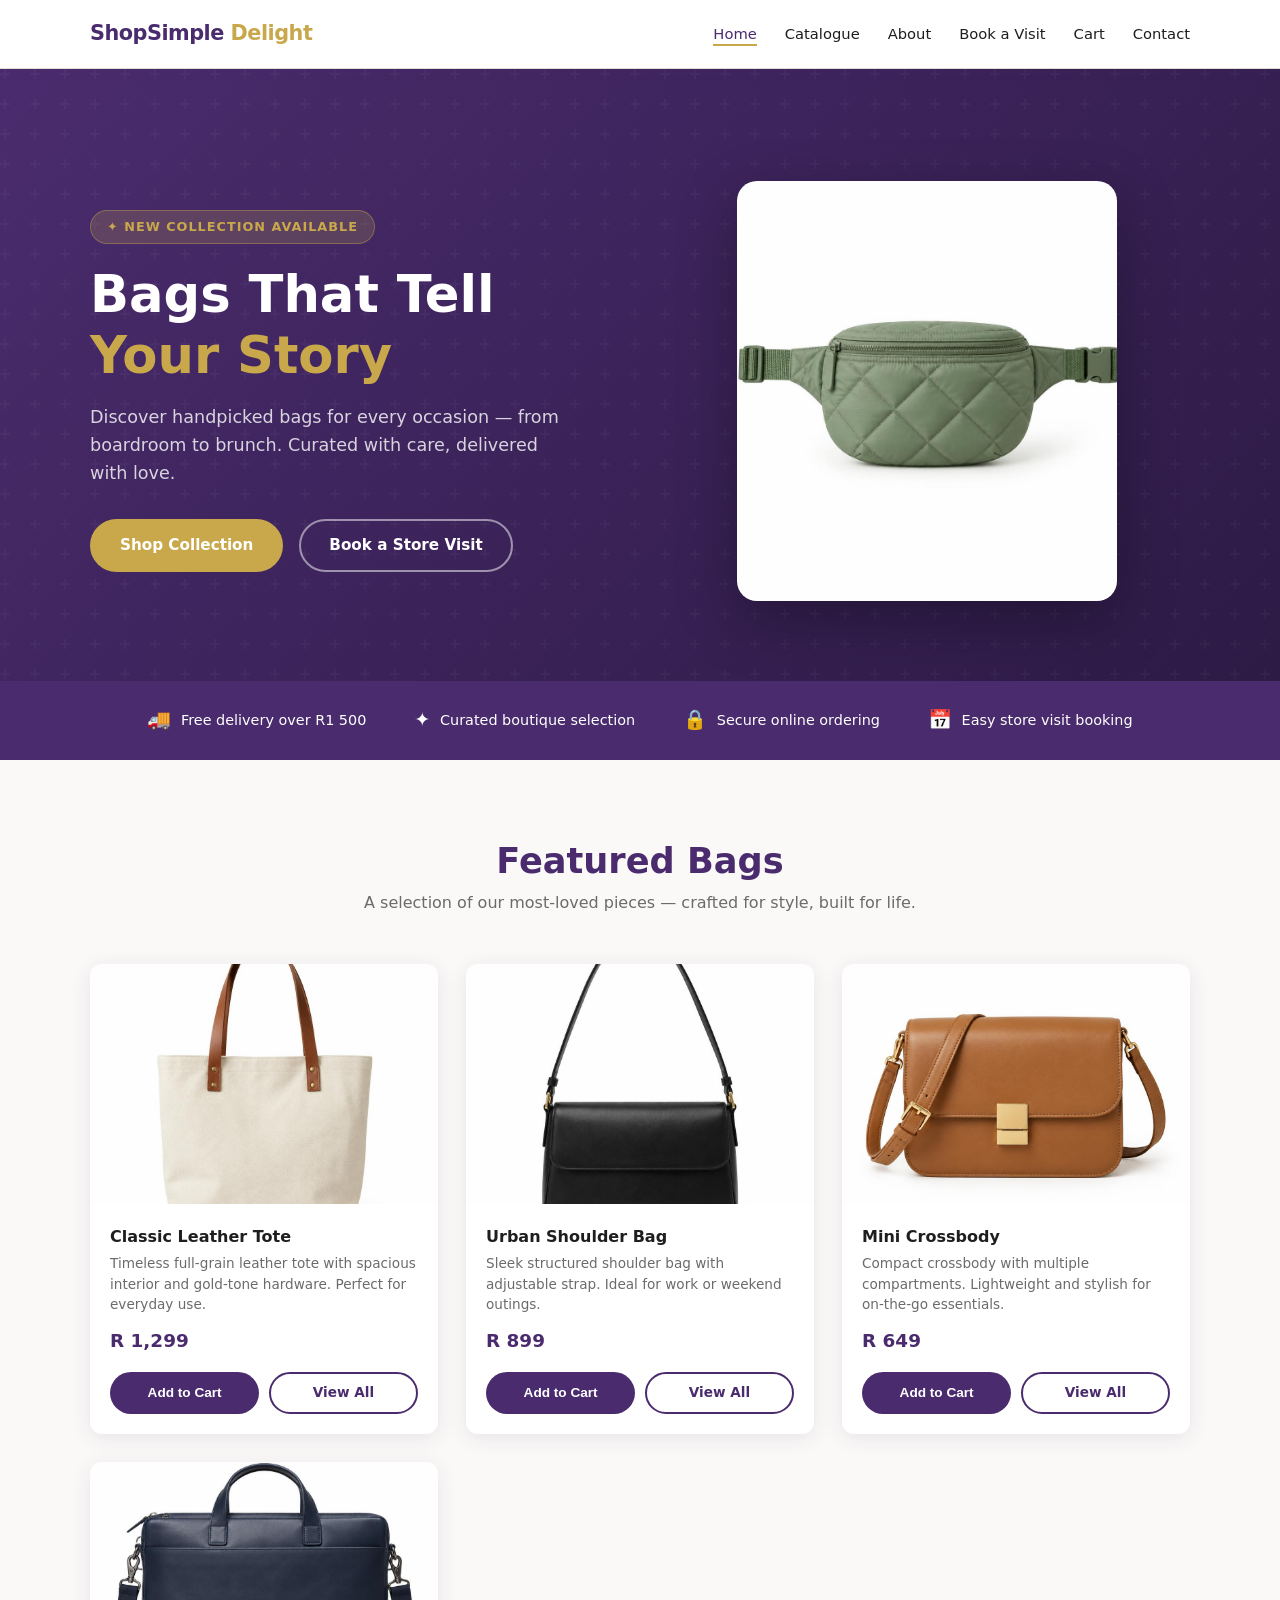
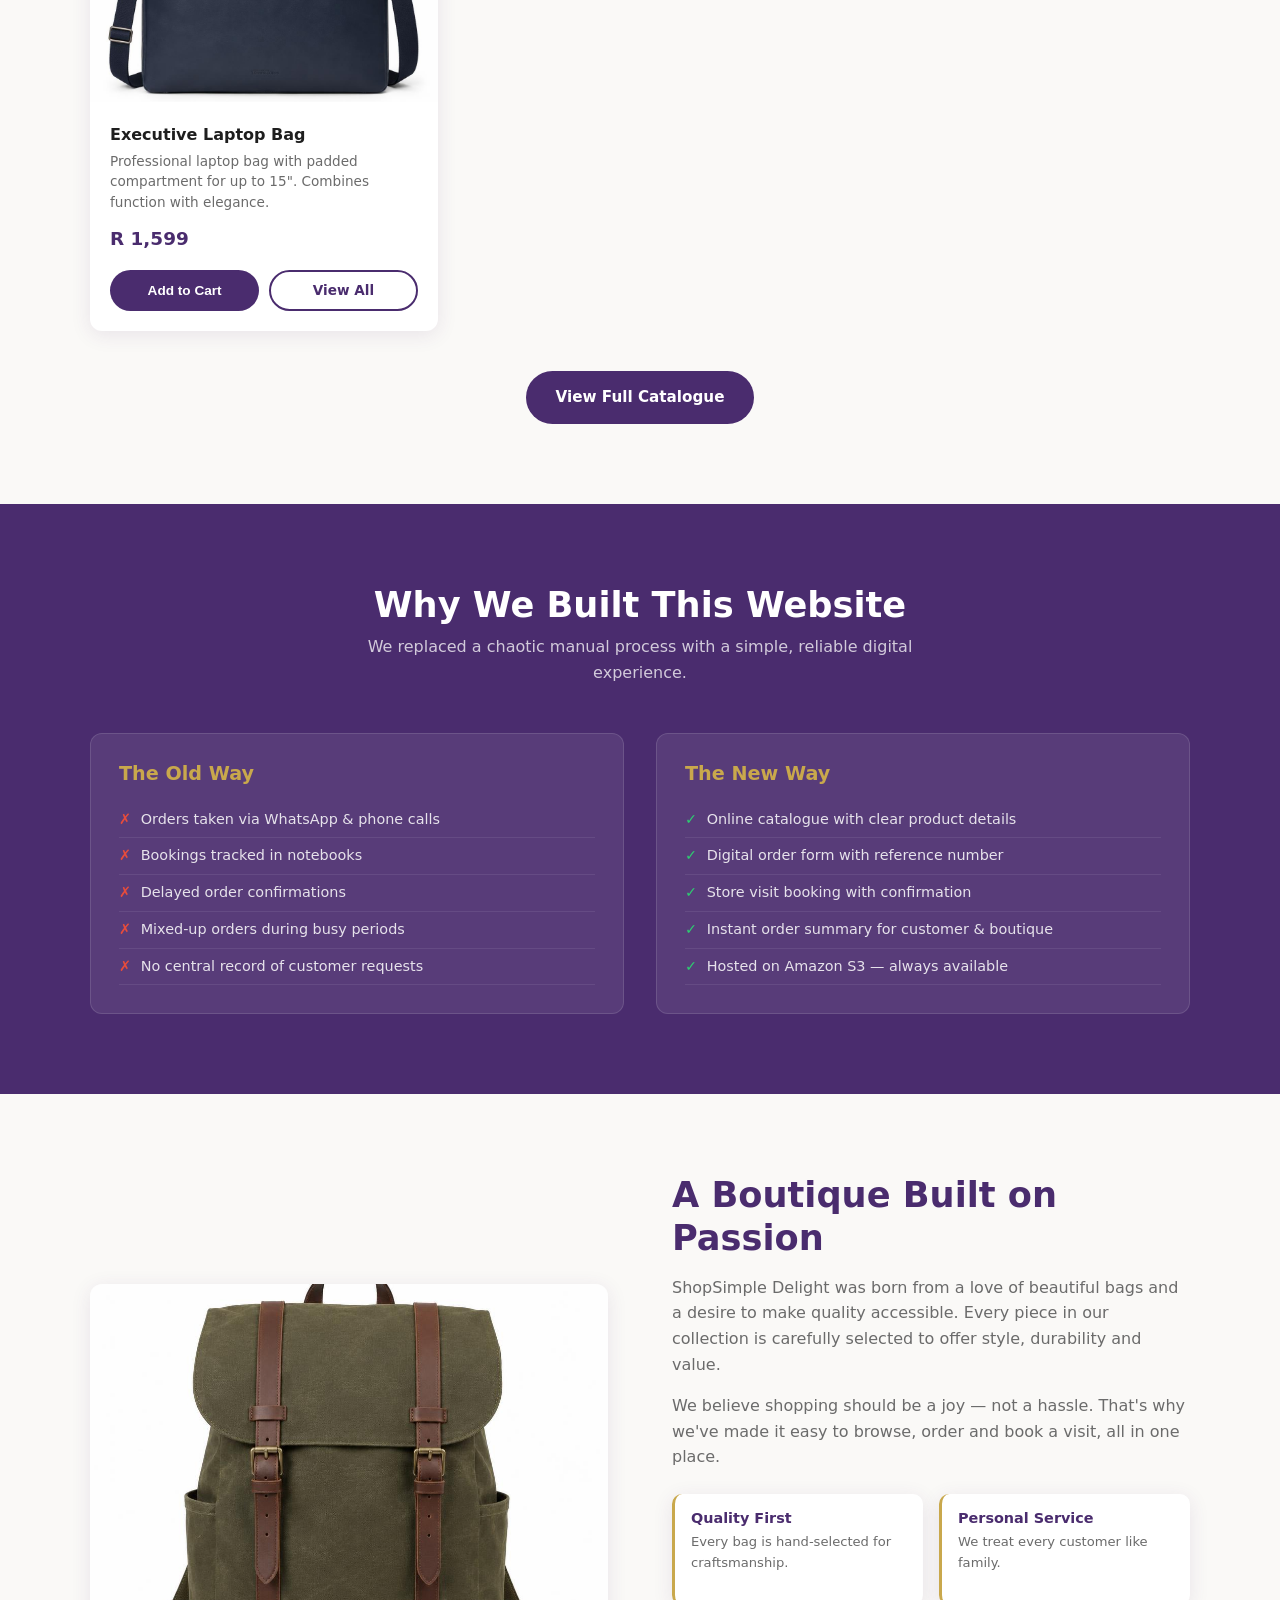
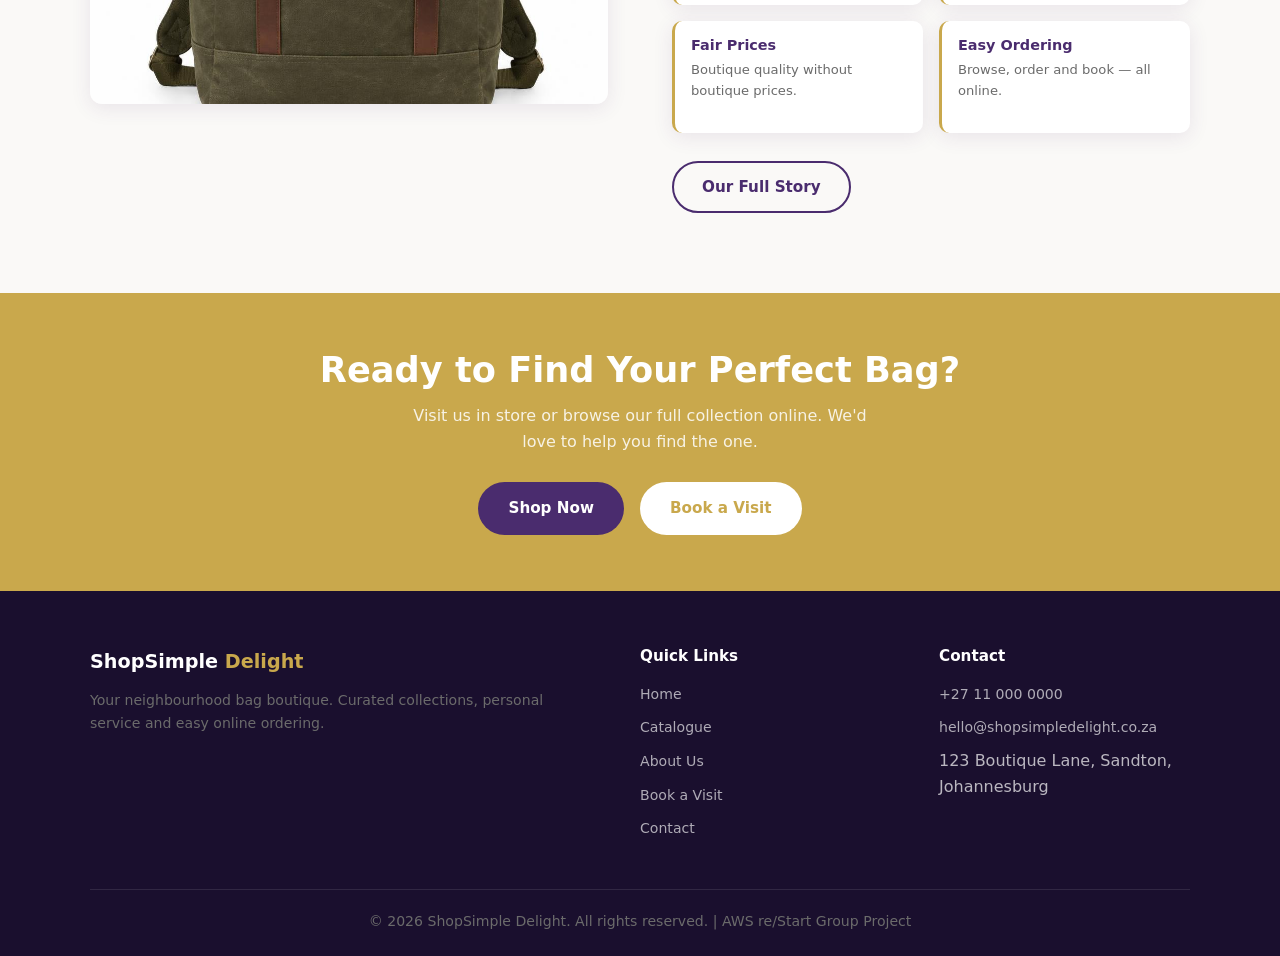
==== index.html @ 7509652c "first commit" ====
<!DOCTYPE html>
<html lang="en">
<head>
  <meta charset="UTF-8">
  <meta name="viewport" content="width=device-width, initial-scale=1.0">
  <title>ShopSimple Delight — Bag Boutique</title>
  <link rel="stylesheet" href="css/style.css">
</head>
<body>

  <!-- ===== NAVIGATION ===== -->
  <nav class="navbar">
    <div class="container">
      <a href="index.html" class="nav-brand">ShopSimple <span>Delight</span></a>
      <ul class="nav-links">
        <li><a href="index.html">Home</a></li>
        <li><a href="catalogue.html">Catalogue</a></li>
        <li><a href="about.html">About</a></li>
        <li><a href="booking.html">Book a Visit</a></li>
        <li><a href="cart.html" class="cart-link">
          Cart <span class="cart-count" style="display:none">0</span>
        </a></li>
        <li><a href="contact.html">Contact</a></li>
      </ul>
      <button class="nav-toggle" aria-label="Toggle menu">
        <span></span><span></span><span></span>
      </button>
    </div>
  </nav>

  <!-- ===== HERO ===== -->
  <section class="hero">
    <div class="container">
      <div class="hero-content">
        <div class="hero-badge">✦ New Collection Available</div>
        <h1>Bags That Tell <span>Your Story</span></h1>
        <p>Discover handpicked bags for every occasion — from boardroom to brunch. Curated with care, delivered with love.</p>
        <div class="hero-buttons">
          <a href="catalogue.html" class="btn btn-gold">Shop Collection</a>
          <a href="booking.html" class="btn btn-outline" style="color:#fff;border-color:rgba(255,255,255,.5)">Book a Store Visit</a>
        </div>
      </div>
      <div class="hero-image">
        <img src="images/bag-belt.jpg" alt="ShopSimple Delight featured bag" style="width:380px;height:420px;object-fit:cover;border-radius:20px;box-shadow:0 20px 60px rgba(0,0,0,.3)">
      </div>
    </div>
  </section>

  <!-- ===== FEATURES STRIP ===== -->
  <div class="features-strip">
    <div class="container">
      <div class="feature-item"><span class="icon">🚚</span> Free delivery over R1 500</div>
      <div class="feature-item"><span class="icon">✦</span> Curated boutique selection</div>
      <div class="feature-item"><span class="icon">🔒</span> Secure online ordering</div>
      <div class="feature-item"><span class="icon">📅</span> Easy store visit booking</div>
    </div>
  </div>

  <!-- ===== FEATURED PRODUCTS ===== -->
  <section class="section">
    <div class="container">
      <div class="section-title">
        <h2>Featured Bags</h2>
        <p>A selection of our most-loved pieces — crafted for style, built for life.</p>
      </div>
      <div class="products-grid" id="featured-products"></div>
      <div style="text-align:center;margin-top:2.5rem">
        <a href="catalogue.html" class="btn btn-primary">View Full Catalogue</a>
      </div>
    </div>
  </section>

  <!-- ===== PROBLEM / SOLUTION ===== -->
  <section class="section problem-section">
    <div class="container">
      <div class="section-title">
        <h2>Why We Built This Website</h2>
        <p>We replaced a chaotic manual process with a simple, reliable digital experience.</p>
      </div>
      <div class="problem-grid">
        <div class="problem-card">
          <h3>The Old Way</h3>
          <ul>
            <li>Orders taken via WhatsApp &amp; phone calls</li>
            <li>Bookings tracked in notebooks</li>
            <li>Delayed order confirmations</li>
            <li>Mixed-up orders during busy periods</li>
            <li>No central record of customer requests</li>
          </ul>
        </div>
        <div class="solution-card">
          <h3>The New Way</h3>
          <ul>
            <li>Online catalogue with clear product details</li>
            <li>Digital order form with reference number</li>
            <li>Store visit booking with confirmation</li>
            <li>Instant order summary for customer &amp; boutique</li>
            <li>Hosted on Amazon S3 — always available</li>
          </ul>
        </div>
      </div>
    </div>
  </section>

  <!-- ===== ABOUT SNIPPET ===== -->
  <section class="section">
    <div class="container">
      <div class="about-grid">
        <div class="about-image-wrap">
          <img src="images/bag-backpack.jpg" alt="ShopSimple Delight boutique" style="width:100%;height:420px;object-fit:cover;display:block">
        </div>
        <div class="about-content">
          <h2>A Boutique Built on Passion</h2>
          <p>ShopSimple Delight was born from a love of beautiful bags and a desire to make quality accessible. Every piece in our collection is carefully selected to offer style, durability and value.</p>
          <p>We believe shopping should be a joy — not a hassle. That's why we've made it easy to browse, order and book a visit, all in one place.</p>
          <div class="about-values">
            <div class="value-item"><h4>Quality First</h4><p>Every bag is hand-selected for craftsmanship.</p></div>
            <div class="value-item"><h4>Personal Service</h4><p>We treat every customer like family.</p></div>
            <div class="value-item"><h4>Fair Prices</h4><p>Boutique quality without boutique prices.</p></div>
            <div class="value-item"><h4>Easy Ordering</h4><p>Browse, order and book — all online.</p></div>
          </div>
          <div style="margin-top:1.75rem">
            <a href="about.html" class="btn btn-outline">Our Full Story</a>
          </div>
        </div>
      </div>
    </div>
  </section>

  <!-- ===== CTA BANNER ===== -->
  <section style="background:var(--gold);padding:3.5rem 0;text-align:center">
    <div class="container">
      <h2 style="color:#fff;margin-bottom:.75rem">Ready to Find Your Perfect Bag?</h2>
      <p style="color:rgba(255,255,255,.85);margin-bottom:1.75rem;max-width:480px;margin-left:auto;margin-right:auto">Visit us in store or browse our full collection online. We'd love to help you find the one.</p>
      <div style="display:flex;gap:1rem;justify-content:center;flex-wrap:wrap">
        <a href="catalogue.html" class="btn btn-primary">Shop Now</a>
        <a href="booking.html" class="btn" style="background:#fff;color:var(--gold)">Book a Visit</a>
      </div>
    </div>
  </section>

  <!-- ===== FOOTER ===== -->
  <footer class="footer">
    <div class="container">
      <div class="footer-grid">
        <div>
          <div class="footer-brand">ShopSimple <span>Delight</span></div>
          <p>Your neighbourhood bag boutique. Curated collections, personal service and easy online ordering.</p>
        </div>
        <div>
          <h4>Quick Links</h4>
          <ul class="footer-links">
            <li><a href="index.html">Home</a></li>
            <li><a href="catalogue.html">Catalogue</a></li>
            <li><a href="about.html">About Us</a></li>
            <li><a href="booking.html">Book a Visit</a></li>
            <li><a href="contact.html">Contact</a></li>
          </ul>
        </div>
        <div>
          <h4>Contact</h4>
          <ul class="footer-links">
            <li><a href="tel:+27110000000">+27 11 000 0000</a></li>
            <li><a href="mailto:hello@shopsimpledelight.co.za">hello@shopsimpledelight.co.za</a></li>
            <li>123 Boutique Lane, Sandton, Johannesburg</li>
          </ul>
        </div>
      </div>
      <div class="footer-bottom">
        <p>&copy; 2026 ShopSimple Delight. All rights reserved. | AWS re/Start Group Project</p>
      </div>
    </div>
  </footer>

  <script src="js/products.js"></script>
  <script src="js/cart.js"></script>
  <script src="js/main.js"></script>
  <script>
    // Render 4 featured products on the home page
    document.addEventListener("DOMContentLoaded", function () {
      const container = document.getElementById("featured-products");
      const featured  = PRODUCTS.slice(0, 4);
      container.innerHTML = featured.map(function (p) {
        return `
          <div class="product-card">
            ${buildProductImage(p, "product-image")}
            <div class="product-info">
              <div class="product-name">${p.name}</div>
              <div class="product-desc">${p.description}</div>
              <div class="product-price">${formatPrice(p.price)}</div>
              <div class="product-actions">
                <button class="btn btn-primary btn-sm" onclick="addToCart(${p.id})">Add to Cart</button>
                <a href="catalogue.html" class="btn btn-outline btn-sm">View All</a>
              </div>
            </div>
          </div>`;
      }).join("");
    });
  </script>
</body>
</html>
---- css/style.css ----
/* =============================================
   ShopSimple Delight — Main Stylesheet
   Color palette:
     Primary:    #4a2c6e  (deep purple)
     Accent:     #c9a84c  (gold)
     Background: #faf9f7  (off-white)
     Surface:    #ffffff
     Text:       #1e1e1e  (dark charcoal)
     Muted:      #6b6b6b
   ============================================= */

/* ---------- Reset & Base ---------- */
*,
*::before,
*::after {
  box-sizing: border-box;
  margin: 0;
  padding: 0;
}

html {
  scroll-behavior: smooth;
  font-size: 16px;
}

body {
  font-family: "Space Grotesk", "Inter", system-ui, sans-serif;
  background: #faf9f7;
  color: #1e1e1e;
  line-height: 1.6;
}

img {
  max-width: 100%;
  display: block;
}
a {
  text-decoration: none;
  color: inherit;
}
ul {
  list-style: none;
}

/* ---------- CSS Variables ---------- */
:root {
  --purple: #4a2c6e;
  --purple-light: #6b3fa0;
  --gold: #c9a84c;
  --bg: #faf9f7;
  --white: #ffffff;
  --text: #1e1e1e;
  --muted: #6b6b6b;
  --border: #e0dbd5;
  --shadow: 0 4px 20px rgba(74, 44, 110, 0.1);
  --radius: 12px;
  --transition: 0.25s ease;
}

/* ---------- Typography ---------- */
h1,
h2,
h3,
h4 {
  font-weight: 700;
  line-height: 1.2;
}
h1 {
  font-size: clamp(2rem, 5vw, 3.2rem);
}
h2 {
  font-size: clamp(1.5rem, 3vw, 2.2rem);
}
h3 {
  font-size: 1.2rem;
}
p {
  color: var(--muted);
}

/* ---------- Utility ---------- */
.container {
  max-width: 1140px;
  margin: 0 auto;
  padding: 0 1.25rem;
}
.section {
  padding: 5rem 0;
}
.section-title {
  text-align: center;
  margin-bottom: 3rem;
}
.section-title h2 {
  color: var(--purple);
  margin-bottom: 0.5rem;
}
.section-title p {
  max-width: 560px;
  margin: 0 auto;
}
.text-gold {
  color: var(--gold);
}
.text-purple {
  color: var(--purple);
}
.hidden {
  display: none !important;
}

/* ---------- Buttons ---------- */
.btn {
  display: inline-block;
  padding: 0.75rem 1.75rem;
  border-radius: 50px;
  font-size: 0.95rem;
  font-weight: 600;
  cursor: pointer;
  border: 2px solid transparent;
  transition:
    background var(--transition),
    color var(--transition),
    transform var(--transition),
    box-shadow var(--transition);
}
.btn:hover {
  transform: translateY(-2px);
  box-shadow: 0 6px 18px rgba(74, 44, 110, 0.18);
}
.btn-primary {
  background: var(--purple);
  color: var(--white);
}
.btn-primary:hover {
  background: var(--purple-light);
}
.btn-outline {
  background: transparent;
  color: var(--purple);
  border-color: var(--purple);
}
.btn-outline:hover {
  background: var(--purple);
  color: var(--white);
}
.btn-gold {
  background: var(--gold);
  color: var(--white);
}
.btn-gold:hover {
  background: #b8943e;
}
.btn-sm {
  padding: 0.5rem 1.1rem;
  font-size: 0.85rem;
}
.btn-danger {
  background: #c0392b;
  color: var(--white);
  border-color: #c0392b;
}
.btn-danger:hover {
  background: #a93226;
}

/* ---------- Navigation ---------- */
.navbar {
  position: sticky;
  top: 0;
  z-index: 1000;
  background: var(--white);
  border-bottom: 1px solid var(--border);
  box-shadow: 0 2px 12px rgba(74, 44, 110, 0.07);
}
.navbar .container {
  display: flex;
  align-items: center;
  justify-content: space-between;
  height: 68px;
}
.nav-brand {
  font-size: 1.3rem;
  font-weight: 800;
  color: var(--purple);
  letter-spacing: -0.5px;
}
.nav-brand span {
  color: var(--gold);
}
.nav-links {
  display: flex;
  align-items: center;
  gap: 1.75rem;
}
.nav-links a {
  font-size: 0.92rem;
  font-weight: 500;
  color: var(--text);
  transition: color var(--transition);
  position: relative;
}
.nav-links a::after {
  content: "";
  position: absolute;
  bottom: -4px;
  left: 0;
  width: 0;
  height: 2px;
  background: var(--gold);
  transition: width var(--transition);
}
.nav-links a:hover,
.nav-links a.active {
  color: var(--purple);
}
.nav-links a:hover::after,
.nav-links a.active::after {
  width: 100%;
}
.cart-link {
  position: relative;
}
.cart-count {
  position: absolute;
  top: -8px;
  right: -10px;
  background: var(--gold);
  color: var(--white);
  font-size: 0.65rem;
  font-weight: 700;
  width: 18px;
  height: 18px;
  border-radius: 50%;
  display: flex;
  align-items: center;
  justify-content: center;
}
.nav-toggle {
  display: none;
  flex-direction: column;
  gap: 5px;
  background: none;
  border: none;
  cursor: pointer;
  padding: 4px;
}
.nav-toggle span {
  display: block;
  width: 24px;
  height: 2px;
  background: var(--purple);
  border-radius: 2px;
  transition:
    transform var(--transition),
    opacity var(--transition);
}

/* ---------- Hero ---------- */
.hero {
  background: linear-gradient(135deg, var(--purple) 0%, #2d1a45 100%);
  color: var(--white);
  padding: 7rem 0 5rem;
  position: relative;
  overflow: hidden;
}
.hero::before {
  content: "";
  position: absolute;
  inset: 0;
  background: url("data:image/svg+xml,%3Csvg width='60' height='60' viewBox='0 0 60 60' xmlns='http://www.w3.org/2000/svg'%3E%3Cg fill='none' fill-rule='evenodd'%3E%3Cg fill='%23ffffff' fill-opacity='0.03'%3E%3Cpath d='M36 34v-4h-2v4h-4v2h4v4h2v-4h4v-2h-4zm0-30V0h-2v4h-4v2h4v4h2V6h4V4h-4zM6 34v-4H4v4H0v2h4v4h2v-4h4v-2H6zM6 4V0H4v4H0v2h4v4h2V6h4V4H6z'/%3E%3C/g%3E%3C/g%3E%3C/svg%3E");
}
.hero .container {
  position: relative;
  display: flex;
  align-items: center;
  gap: 3rem;
}
.hero-content {
  flex: 1;
}
.hero-badge {
  display: inline-block;
  background: rgba(201, 168, 76, 0.2);
  color: var(--gold);
  border: 1px solid rgba(201, 168, 76, 0.4);
  padding: 0.35rem 1rem;
  border-radius: 50px;
  font-size: 0.8rem;
  font-weight: 600;
  letter-spacing: 1px;
  text-transform: uppercase;
  margin-bottom: 1.25rem;
}
.hero h1 {
  color: var(--white);
  margin-bottom: 1rem;
}
.hero h1 span {
  color: var(--gold);
}
.hero p {
  color: rgba(255, 255, 255, 0.8);
  font-size: 1.1rem;
  max-width: 480px;
  margin-bottom: 2rem;
}
.hero-buttons {
  display: flex;
  gap: 1rem;
  flex-wrap: wrap;
}
.hero-image {
  flex: 1;
  display: flex;
  justify-content: center;
}
.hero-image-placeholder {
  width: 380px;
  height: 420px;
  border-radius: 20px;
  background: rgba(255, 255, 255, 0.08);
  border: 2px dashed rgba(255, 255, 255, 0.2);
  display: flex;
  flex-direction: column;
  align-items: center;
  justify-content: center;
  color: rgba(255, 255, 255, 0.5);
  font-size: 0.85rem;
  text-align: center;
  gap: 0.5rem;
}
.hero-image-placeholder .placeholder-icon {
  font-size: 3rem;
}

/* ---------- Features strip ---------- */
.features-strip {
  background: var(--purple);
  color: var(--white);
  padding: 1.5rem 0;
}
.features-strip .container {
  display: flex;
  justify-content: center;
  gap: 3rem;
  flex-wrap: wrap;
}
.feature-item {
  display: flex;
  align-items: center;
  gap: 0.6rem;
  font-size: 0.9rem;
}
.feature-item .icon {
  font-size: 1.2rem;
}

/* ---------- Product Cards ---------- */
.products-grid {
  display: grid;
  grid-template-columns: repeat(auto-fill, minmax(260px, 1fr));
  gap: 1.75rem;
}
.product-card {
  background: var(--white);
  border-radius: var(--radius);
  box-shadow: var(--shadow);
  overflow: hidden;
  transition:
    transform var(--transition),
    box-shadow var(--transition);
}
.product-card:hover {
  transform: translateY(-6px);
  box-shadow: 0 12px 32px rgba(74, 44, 110, 0.15);
}
.product-image {
  width: 100%;
  height: 240px;
  object-fit: cover;
  background: #f0eaf8;
}
.product-image-placeholder {
  width: 100%;
  height: 240px;
  background: linear-gradient(135deg, #f0eaf8, #e8dff5);
  display: flex;
  flex-direction: column;
  align-items: center;
  justify-content: center;
  color: var(--purple);
  gap: 0.4rem;
  font-size: 0.8rem;
}
.product-image-placeholder .ph-icon {
  font-size: 2.5rem;
  opacity: 0.5;
}
.product-info {
  padding: 1.25rem;
}
.product-name {
  font-size: 1rem;
  font-weight: 700;
  color: var(--text);
  margin-bottom: 0.25rem;
}
.product-desc {
  font-size: 0.85rem;
  color: var(--muted);
  margin-bottom: 0.75rem;
  line-height: 1.5;
}
.product-price {
  font-size: 1.15rem;
  font-weight: 800;
  color: var(--purple);
  margin-bottom: 1rem;
}
.product-actions {
  display: flex;
  gap: 0.6rem;
}
.product-actions .btn {
  flex: 1;
  text-align: center;
}

/* ---------- Cart Badge on nav ---------- */
/* (already handled in .cart-count above) */

/* ---------- About / Story ---------- */
.about-grid {
  display: grid;
  grid-template-columns: 1fr 1fr;
  gap: 4rem;
  align-items: center;
}
.about-image-wrap {
  border-radius: var(--radius);
  overflow: hidden;
  box-shadow: var(--shadow);
}
.about-image-placeholder {
  height: 420px;
  background: linear-gradient(135deg, #f0eaf8, #e8dff5);
  display: flex;
  flex-direction: column;
  align-items: center;
  justify-content: center;
  color: var(--purple);
  gap: 0.5rem;
  font-size: 0.85rem;
}
.about-content h2 {
  color: var(--purple);
  margin-bottom: 1rem;
}
.about-content p {
  margin-bottom: 1rem;
}
.about-values {
  display: grid;
  grid-template-columns: 1fr 1fr;
  gap: 1rem;
  margin-top: 1.5rem;
}
.value-item {
  background: var(--white);
  border-radius: 10px;
  padding: 1rem;
  border-left: 3px solid var(--gold);
  box-shadow: var(--shadow);
}
.value-item h4 {
  color: var(--purple);
  font-size: 0.9rem;
  margin-bottom: 0.25rem;
}
.value-item p {
  font-size: 0.82rem;
}

/* ---------- Problem / Solution section ---------- */
.problem-section {
  background: var(--purple);
  color: var(--white);
}
.problem-section .section-title h2 {
  color: var(--white);
}
.problem-section .section-title p {
  color: rgba(255, 255, 255, 0.75);
}
.problem-grid {
  display: grid;
  grid-template-columns: 1fr 1fr;
  gap: 2rem;
}
.problem-card,
.solution-card {
  background: rgba(255, 255, 255, 0.08);
  border-radius: var(--radius);
  padding: 1.75rem;
  border: 1px solid rgba(255, 255, 255, 0.12);
}
.problem-card h3,
.solution-card h3 {
  color: var(--gold);
  margin-bottom: 1rem;
}
.problem-card li,
.solution-card li {
  color: rgba(255, 255, 255, 0.85);
  font-size: 0.9rem;
  padding: 0.4rem 0;
  border-bottom: 1px solid rgba(255, 255, 255, 0.08);
  display: flex;
  align-items: center;
  gap: 0.6rem;
}
.problem-card li::before {
  content: "✗";
  color: #e74c3c;
  font-weight: 700;
}
.solution-card li::before {
  content: "✓";
  color: #2ecc71;
  font-weight: 700;
}

/* ---------- Forms ---------- */
.form-section {
  max-width: 680px;
  margin: 0 auto;
}
.form-card {
  background: var(--white);
  border-radius: var(--radius);
  padding: 2.5rem;
  box-shadow: var(--shadow);
}
.form-group {
  margin-bottom: 1.25rem;
}
.form-row {
  display: grid;
  grid-template-columns: 1fr 1fr;
  gap: 1.25rem;
}
label {
  display: block;
  font-size: 0.88rem;
  font-weight: 600;
  color: var(--text);
  margin-bottom: 0.4rem;
}
input,
select,
textarea {
  width: 100%;
  padding: 0.75rem 1rem;
  border: 1.5px solid var(--border);
  border-radius: 8px;
  font-size: 0.95rem;
  font-family: inherit;
  color: var(--text);
  background: var(--white);
  transition:
    border-color var(--transition),
    box-shadow var(--transition);
}
input:focus,
select:focus,
textarea:focus {
  outline: none;
  border-color: var(--purple);
  box-shadow: 0 0 0 3px rgba(74, 44, 110, 0.1);
}
textarea {
  resize: vertical;
  min-height: 110px;
}
.field-error {
  font-size: 0.8rem;
  color: #c0392b;
  margin-top: 0.3rem;
  display: none;
}
.field-error.show {
  display: block;
}
input.error,
select.error,
textarea.error {
  border-color: #c0392b;
}
.radio-group {
  display: flex;
  gap: 1.5rem;
  flex-wrap: wrap;
}
.radio-label {
  display: flex;
  align-items: center;
  gap: 0.5rem;
  font-weight: 400;
  cursor: pointer;
}
.radio-label input {
  width: auto;
}

/* ---------- Checkout / Cart ---------- */
.checkout-layout {
  display: grid;
  grid-template-columns: 1fr 380px;
  gap: 2rem;
  align-items: start;
}
.order-summary-card {
  background: var(--white);
  border-radius: var(--radius);
  padding: 1.75rem;
  box-shadow: var(--shadow);
  position: sticky;
  top: 90px;
}
.order-summary-card h3 {
  color: var(--purple);
  margin-bottom: 1.25rem;
  padding-bottom: 0.75rem;
  border-bottom: 1px solid var(--border);
}
.summary-item {
  display: flex;
  justify-content: space-between;
  align-items: center;
  padding: 0.6rem 0;
  border-bottom: 1px solid var(--border);
  font-size: 0.9rem;
}
.summary-item:last-of-type {
  border-bottom: none;
}
.summary-total {
  display: flex;
  justify-content: space-between;
  font-weight: 800;
  font-size: 1.1rem;
  color: var(--purple);
  padding-top: 0.75rem;
  border-top: 2px solid var(--border);
  margin-top: 0.5rem;
}
.cart-table {
  width: 100%;
  border-collapse: collapse;
}
.cart-table th {
  text-align: left;
  padding: 0.75rem;
  font-size: 0.85rem;
  color: var(--muted);
  border-bottom: 2px solid var(--border);
}
.cart-table td {
  padding: 0.85rem 0.75rem;
  border-bottom: 1px solid var(--border);
  vertical-align: middle;
}
.cart-item-name {
  font-weight: 600;
  font-size: 0.95rem;
}
.qty-control {
  display: flex;
  align-items: center;
  gap: 0.5rem;
}
.qty-btn {
  width: 28px;
  height: 28px;
  border-radius: 50%;
  border: 1.5px solid var(--border);
  background: var(--white);
  cursor: pointer;
  font-size: 1rem;
  font-weight: 700;
  display: flex;
  align-items: center;
  justify-content: center;
  transition:
    background var(--transition),
    border-color var(--transition);
}
.qty-btn:hover {
  background: var(--purple);
  color: var(--white);
  border-color: var(--purple);
}
.cart-empty {
  text-align: center;
  padding: 4rem 1rem;
}
.cart-empty .empty-icon {
  font-size: 4rem;
  margin-bottom: 1rem;
}
.cart-footer {
  display: flex;
  justify-content: space-between;
  align-items: center;
  margin-top: 1.5rem;
  flex-wrap: wrap;
  gap: 1rem;
}
.cart-totals {
  text-align: right;
}
.cart-totals .total-line {
  font-size: 0.9rem;
  color: var(--muted);
  margin-bottom: 0.25rem;
}
.cart-totals .grand-total {
  font-size: 1.3rem;
  font-weight: 800;
  color: var(--purple);
}

/* ---------- Confirmation Pages ---------- */
.confirmation-page {
  min-height: 80vh;
  display: flex;
  align-items: center;
  justify-content: center;
  padding: 3rem 1rem;
}
.confirmation-card {
  background: var(--white);
  border-radius: var(--radius);
  padding: 3rem;
  box-shadow: var(--shadow);
  max-width: 620px;
  width: 100%;
  text-align: center;
}
.confirmation-icon {
  font-size: 4rem;
  margin-bottom: 1rem;
}
.confirmation-card h1 {
  color: var(--purple);
  margin-bottom: 0.5rem;
  font-size: 1.8rem;
}
.confirmation-card > p {
  margin-bottom: 2rem;
}
.ref-badge {
  display: inline-block;
  background: #f0eaf8;
  color: var(--purple);
  border: 1.5px solid var(--purple);
  border-radius: 8px;
  padding: 0.6rem 1.5rem;
  font-size: 1.1rem;
  font-weight: 800;
  letter-spacing: 1px;
  margin-bottom: 2rem;
}
.detail-table {
  width: 100%;
  text-align: left;
  border-collapse: collapse;
  margin-bottom: 1.5rem;
}
.detail-table td {
  padding: 0.6rem 0.5rem;
  border-bottom: 1px solid var(--border);
  font-size: 0.9rem;
}
.detail-table td:first-child {
  font-weight: 600;
  color: var(--text);
  width: 45%;
}
.detail-table td:last-child {
  color: var(--muted);
}
.notice-box {
  background: #f0eaf8;
  border-left: 4px solid var(--gold);
  border-radius: 8px;
  padding: 1rem 1.25rem;
  text-align: left;
  margin-bottom: 1.5rem;
}
.notice-box p {
  font-size: 0.88rem;
  color: var(--text);
}

/* ---------- Contact ---------- */
.contact-layout {
  display: grid;
  grid-template-columns: 1fr 1.4fr;
  gap: 3rem;
  align-items: start;
}
.contact-info-card {
  background: var(--purple);
  color: var(--white);
  border-radius: var(--radius);
  padding: 2.5rem;
}
.contact-info-card h3 {
  color: var(--gold);
  margin-bottom: 1.5rem;
}
.contact-detail {
  display: flex;
  gap: 1rem;
  margin-bottom: 1.25rem;
  align-items: flex-start;
}
.contact-detail .icon {
  font-size: 1.3rem;
  margin-top: 0.1rem;
}
.contact-detail h4 {
  font-size: 0.88rem;
  color: rgba(255, 255, 255, 0.6);
  margin-bottom: 0.2rem;
}
.contact-detail p {
  color: var(--white);
  font-size: 0.92rem;
}
.hours-grid {
  display: grid;
  grid-template-columns: 1fr 1fr;
  gap: 0.4rem;
  margin-top: 0.5rem;
}
.hours-grid span {
  font-size: 0.85rem;
  color: rgba(255, 255, 255, 0.8);
}

/* ---------- Footer ---------- */
.footer {
  background: #1a0f2e;
  color: rgba(255, 255, 255, 0.7);
  padding: 3.5rem 0 1.5rem;
}
.footer-grid {
  display: grid;
  grid-template-columns: 2fr 1fr 1fr;
  gap: 3rem;
  margin-bottom: 2.5rem;
}
.footer-brand {
  font-size: 1.2rem;
  font-weight: 800;
  color: var(--white);
  margin-bottom: 0.75rem;
}
.footer-brand span {
  color: var(--gold);
}
.footer p {
  font-size: 0.88rem;
}
.footer h4 {
  color: var(--white);
  font-size: 0.95rem;
  margin-bottom: 1rem;
}
.footer-links li {
  margin-bottom: 0.5rem;
}
.footer-links a {
  font-size: 0.88rem;
  color: rgba(255, 255, 255, 0.65);
  transition: color var(--transition);
}
.footer-links a:hover {
  color: var(--gold);
}
.footer-bottom {
  border-top: 1px solid rgba(255, 255, 255, 0.1);
  padding-top: 1.25rem;
  text-align: center;
  font-size: 0.82rem;
}

/* ---------- Page Header ---------- */
.page-header {
  background: linear-gradient(135deg, var(--purple), #2d1a45);
  color: var(--white);
  padding: 4rem 0 3rem;
  text-align: center;
}
.page-header h1 {
  color: var(--white);
  margin-bottom: 0.5rem;
}
.page-header p {
  color: rgba(255, 255, 255, 0.75);
  font-size: 1.05rem;
}

/* ---------- Alerts ---------- */
.alert {
  padding: 1rem 1.25rem;
  border-radius: 8px;
  margin-bottom: 1.25rem;
  font-size: 0.9rem;
  display: flex;
  align-items: center;
  gap: 0.6rem;
}
.alert-success {
  background: #d4edda;
  color: #155724;
  border: 1px solid #c3e6cb;
}
.alert-error {
  background: #f8d7da;
  color: #721c24;
  border: 1px solid #f5c6cb;
}

/* ---------- Animations ---------- */
@keyframes fadeInUp {
  from {
    opacity: 0;
    transform: translateY(24px);
  }
  to {
    opacity: 1;
    transform: translateY(0);
  }
}
.fade-in-up {
  animation: fadeInUp 0.55s ease both;
}
.delay-1 {
  animation-delay: 0.1s;
}
.delay-2 {
  animation-delay: 0.2s;
}
.delay-3 {
  animation-delay: 0.3s;
}

/* ---------- Responsive ---------- */
@media (max-width: 900px) {
  .hero .container {
    flex-direction: column;
    text-align: center;
  }
  .hero p {
    margin: 0 auto 2rem;
  }
  .hero-buttons {
    justify-content: center;
  }
  .hero-image {
    display: none;
  }
  .about-grid {
    grid-template-columns: 1fr;
  }
  .problem-grid {
    grid-template-columns: 1fr;
  }
  .checkout-layout {
    grid-template-columns: 1fr;
  }
  .contact-layout {
    grid-template-columns: 1fr;
  }
  .footer-grid {
    grid-template-columns: 1fr 1fr;
  }
}
@media (max-width: 640px) {
  .nav-links {
    display: none;
    flex-direction: column;
    position: absolute;
    top: 68px;
    left: 0;
    right: 0;
    background: var(--white);
    padding: 1.5rem;
    border-bottom: 1px solid var(--border);
    gap: 1.25rem;
    box-shadow: 0 8px 24px rgba(0, 0, 0, 0.08);
  }
  .nav-links.open {
    display: flex;
  }
  .nav-toggle {
    display: flex;
  }
  .form-row {
    grid-template-columns: 1fr;
  }
  .footer-grid {
    grid-template-columns: 1fr;
  }
  .about-values {
    grid-template-columns: 1fr;
  }
  .cart-table thead {
    display: none;
  }
  .cart-table td {
    display: block;
    padding: 0.4rem 0.75rem;
  }
  .cart-table td::before {
    content: attr(data-label);
    font-weight: 600;
    font-size: 0.8rem;
    color: var(--muted);
    display: block;
  }
}
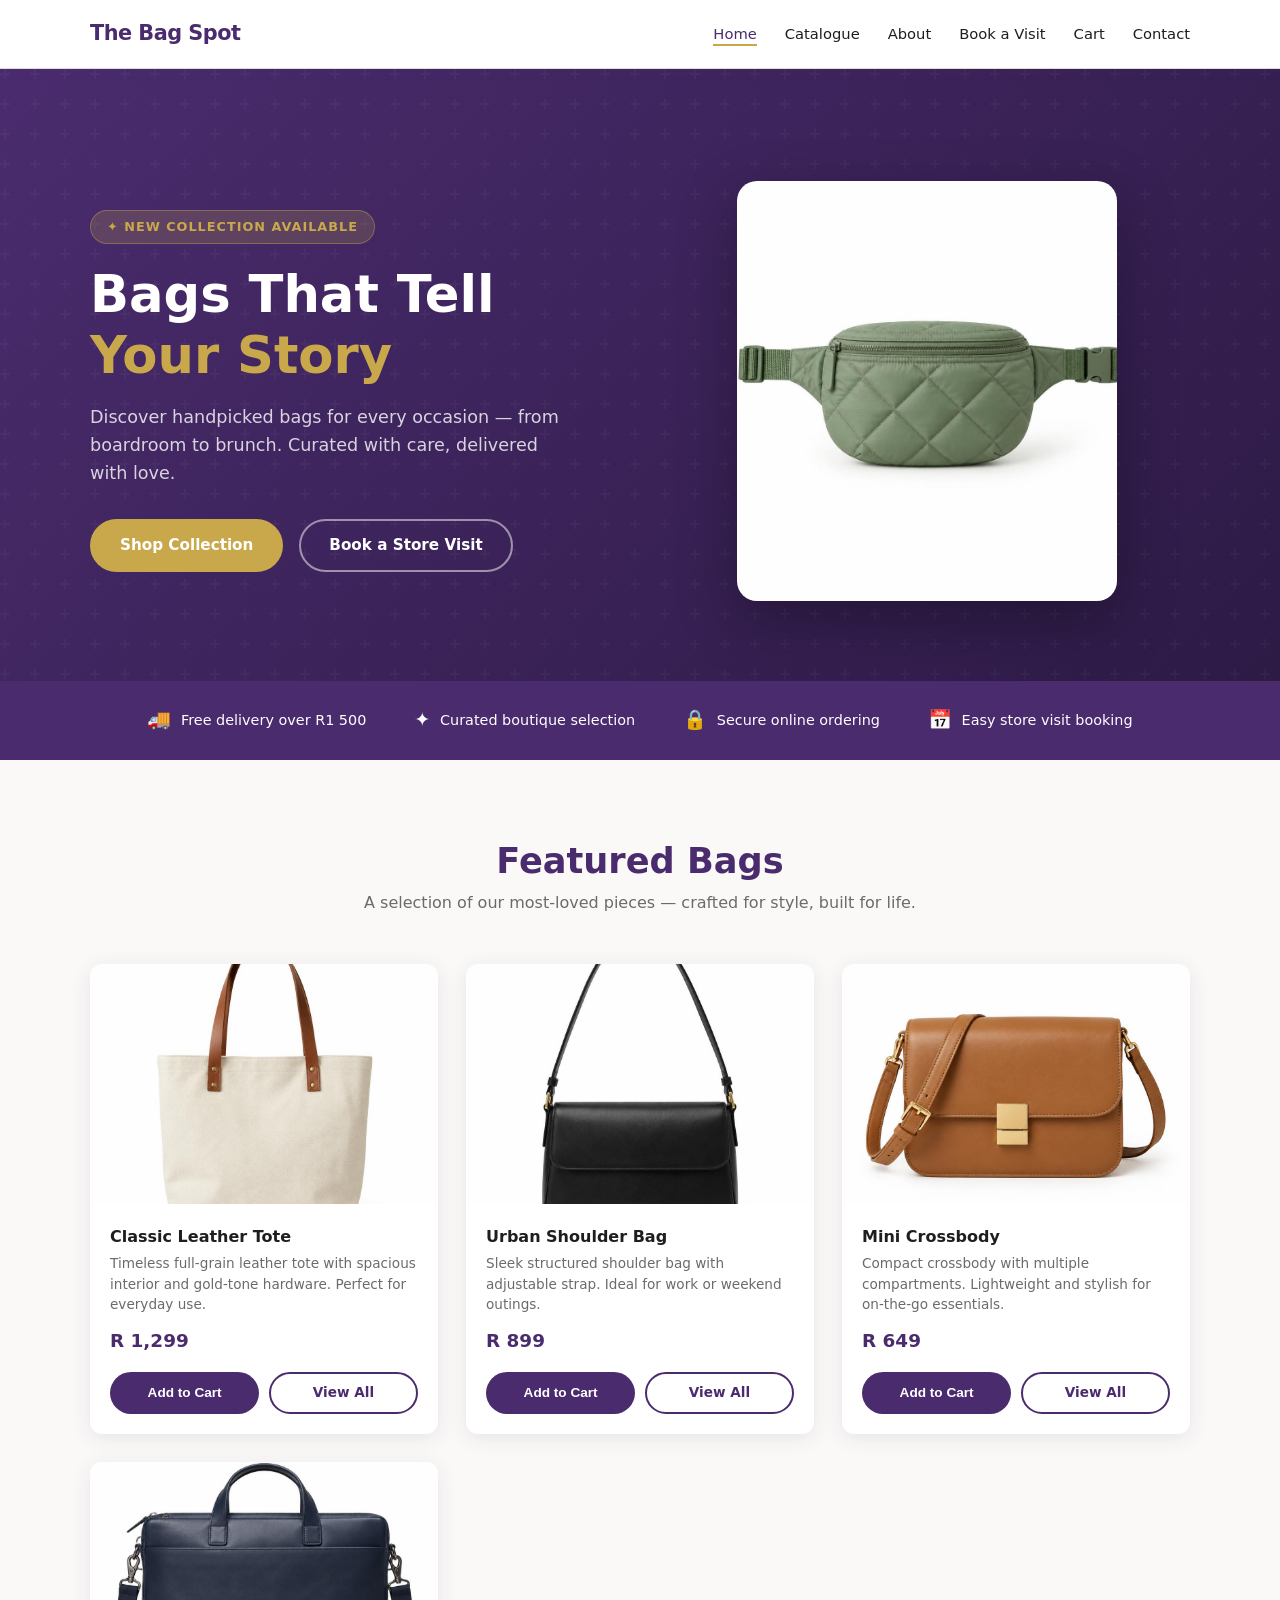
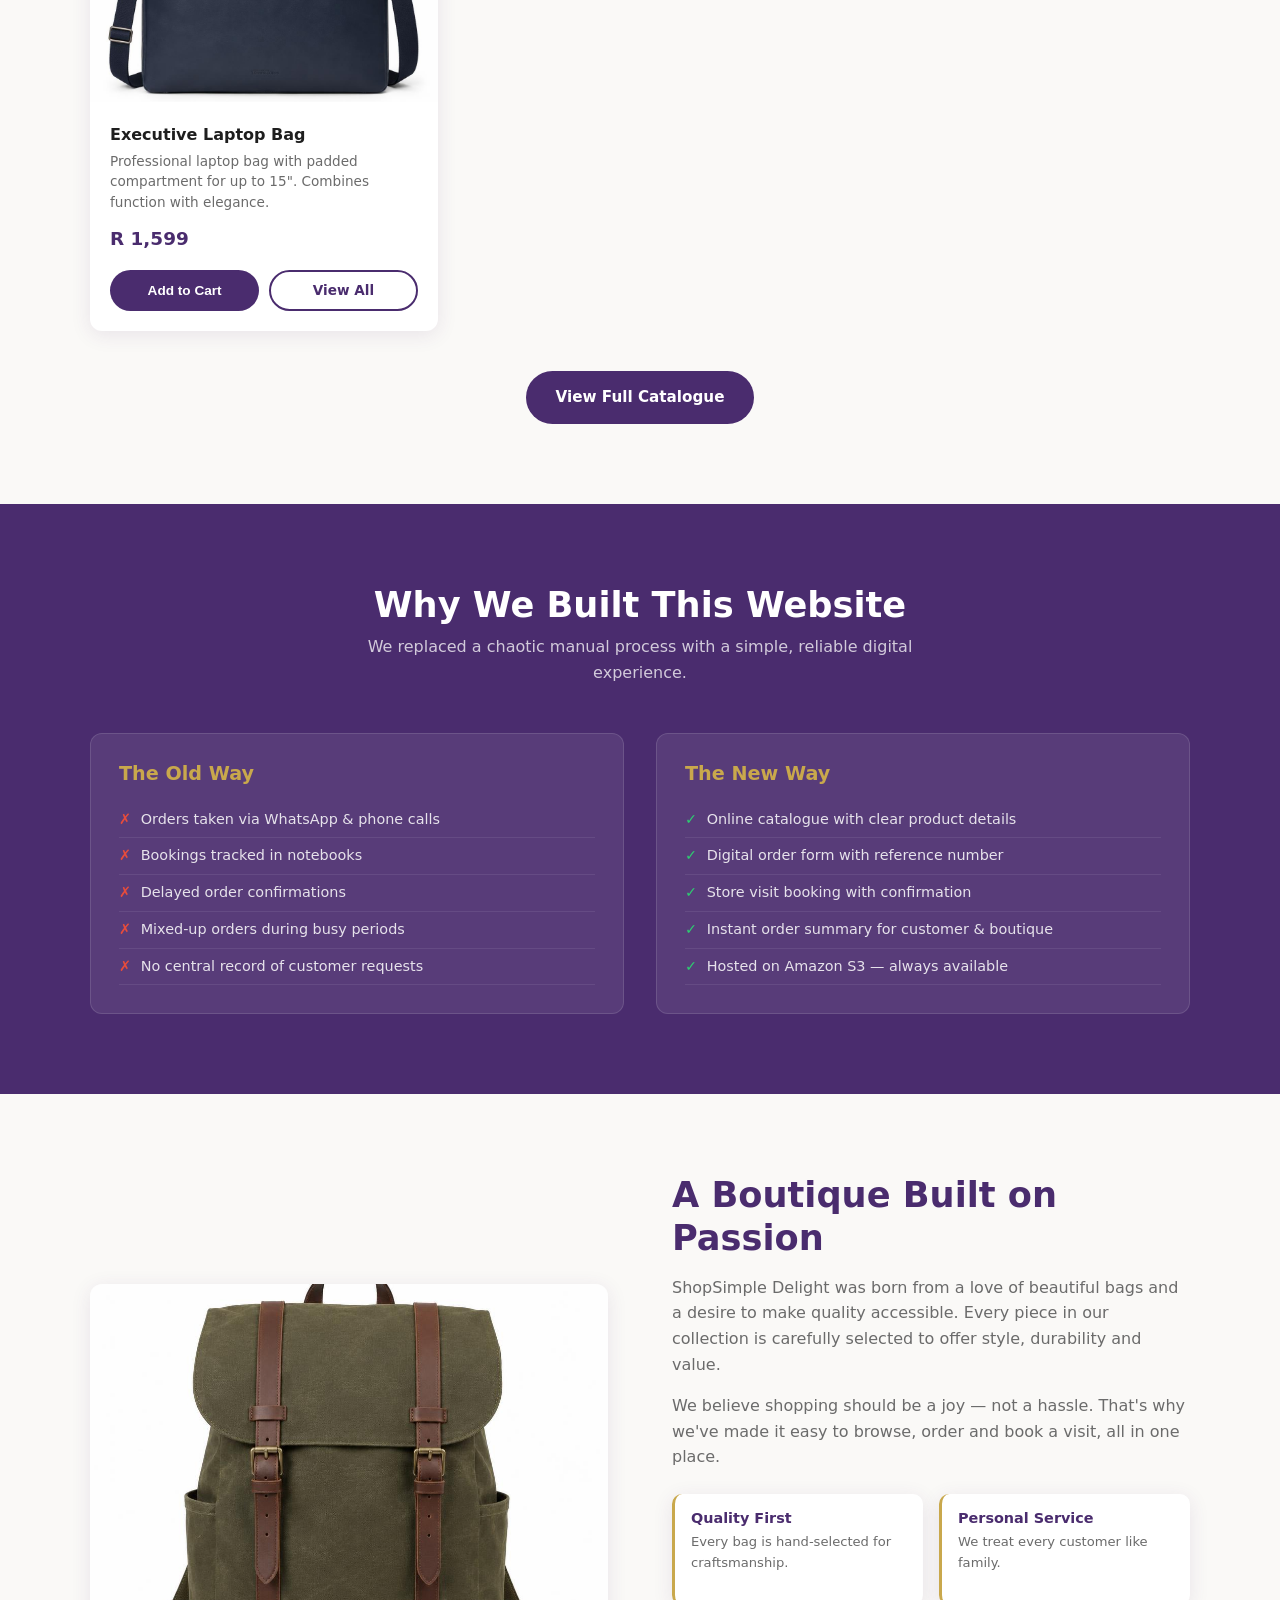
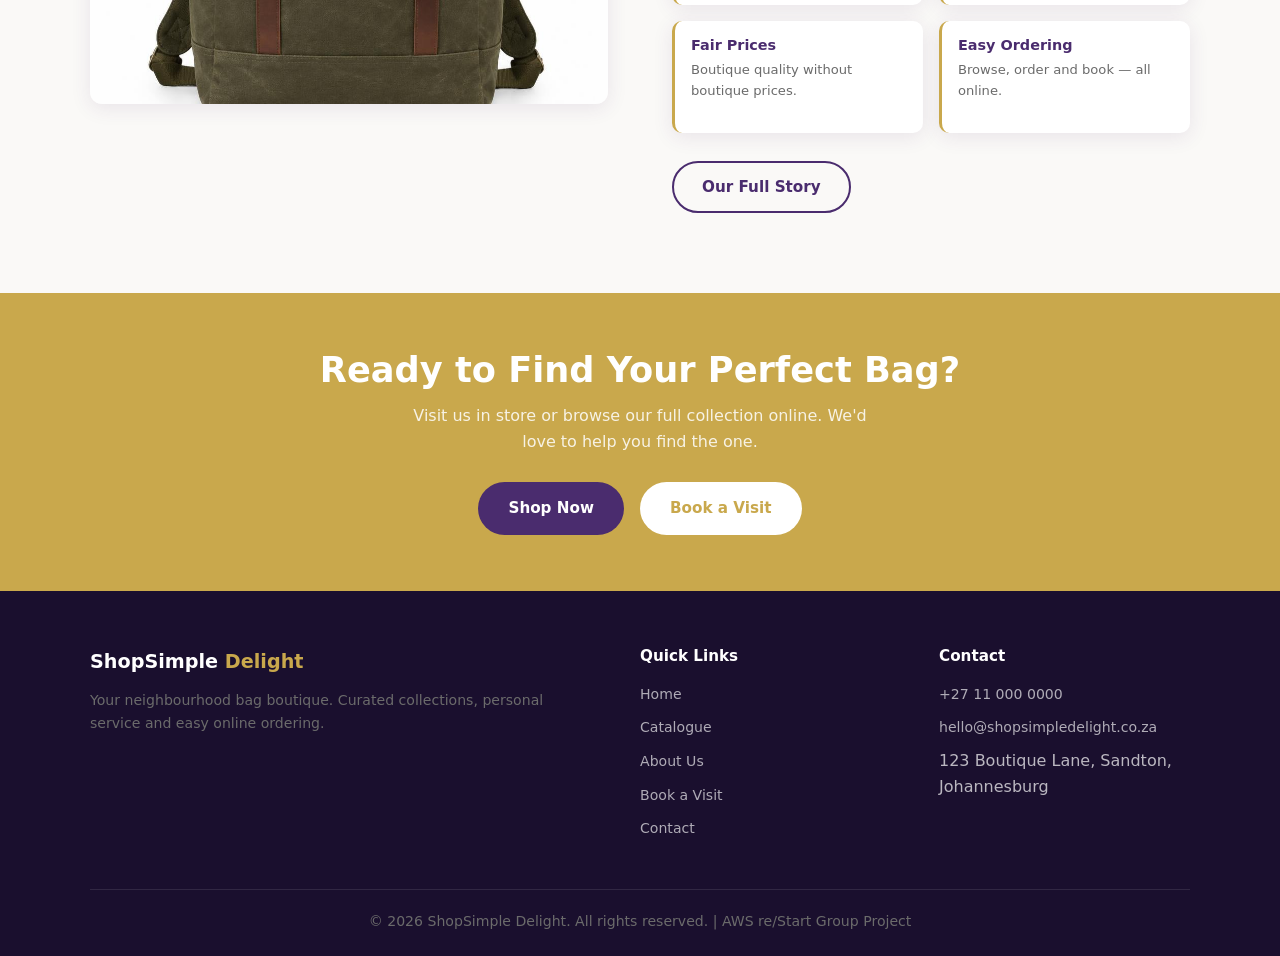
==== commit 2acdf9e5: "//" ====
--- a/index.html
+++ b/index.html
@@ -3,7 +3,7 @@
 <head>
   <meta charset="UTF-8">
   <meta name="viewport" content="width=device-width, initial-scale=1.0">
-  <title>ShopSimple Delight — Bag Boutique</title>
+  <title>The Bag Spot - One bag for every occasion</title>
   <link rel="stylesheet" href="css/style.css">
 </head>
 <body>
@@ -11,7 +11,7 @@
   <!-- ===== NAVIGATION ===== -->
   <nav class="navbar">
     <div class="container">
-      <a href="index.html" class="nav-brand">ShopSimple <span>Delight</span></a>
+      <a href="index.html" class="nav-brand">The Bag Spot <span> </span></a>
       <ul class="nav-links">
         <li><a href="index.html">Home</a></li>
         <li><a href="catalogue.html">Catalogue</a></li>
